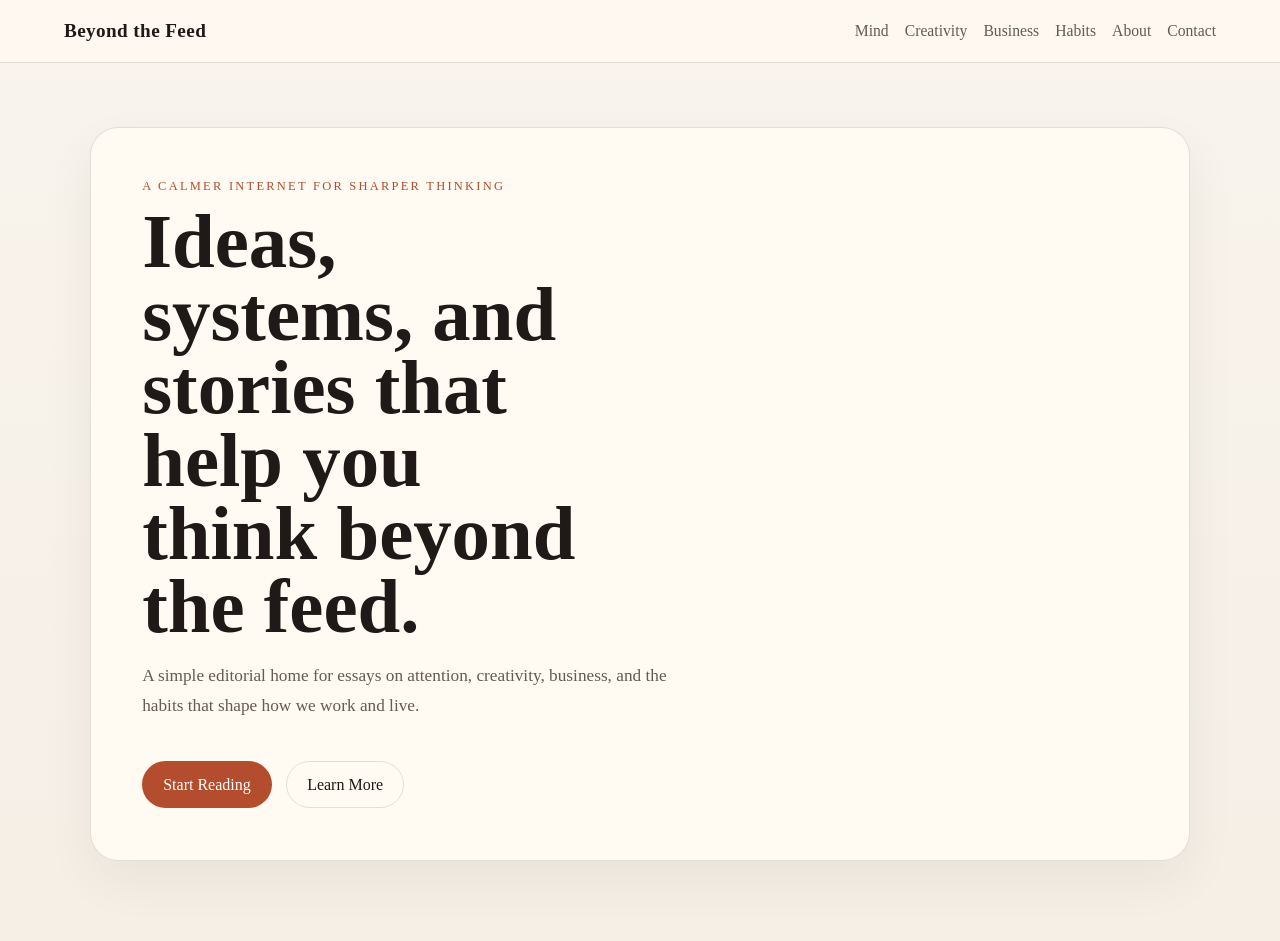
==== index.html @ 39787b1b "Initial Beyond the Feed site scaffold" ====
<!doctype html>
<html lang="en">
<head>
  <meta charset="utf-8">
  <meta name="viewport" content="width=device-width, initial-scale=1">
  <title>Beyond the Feed</title>
  <meta name="description" content="Beyond the Feed explores mind, creativity, business, and habits beyond the noise.">
  <link rel="stylesheet" href="css/style.css">
  <script defer src="js/script.js"></script>
</head>
<body>
  <header class="site-header">
    <a class="brand" href="index.html">Beyond the Feed</a>
    <button class="nav-toggle" type="button" aria-expanded="false" aria-controls="primary-nav">Menu</button>
    <nav id="primary-nav" class="site-nav">
      <a href="mind.html">Mind</a>
      <a href="creativity.html">Creativity</a>
      <a href="business.html">Business</a>
      <a href="habits.html">Habits</a>
      <a href="about.html">About</a>
      <a href="contact.html">Contact</a>
    </nav>
  </header>

  <main class="page-shell">
    <section class="hero">
      <p class="eyebrow">A calmer internet for sharper thinking</p>
      <h1>Ideas, systems, and stories that help you think beyond the feed.</h1>
      <p class="lede">A simple editorial home for essays on attention, creativity, business, and the habits that shape how we work and live.</p>
      <div class="hero-actions">
        <a class="button" href="mind.html">Start Reading</a>
        <a class="button button-secondary" href="about.html">Learn More</a>
      </div>
    </section>
  </main>
</body>
</html>
---- css/style.css ----
:root {
  color-scheme: light;
  --bg: #f5efe6;
  --surface: #fffaf2;
  --text: #1f1a17;
  --muted: #675a50;
  --accent: #b44d2d;
  --accent-strong: #7f351e;
  --border: rgba(31, 26, 23, 0.12);
}

* {
  box-sizing: border-box;
}

html {
  scroll-behavior: smooth;
}

body {
  margin: 0;
  font-family: Georgia, "Times New Roman", serif;
  color: var(--text);
  background: linear-gradient(180deg, #f8f3ec 0%, var(--bg) 100%);
  min-height: 100vh;
}

.site-header {
  display: flex;
  align-items: center;
  justify-content: space-between;
  gap: 1rem;
  padding: 1.25rem 5vw;
  border-bottom: 1px solid var(--border);
  background: rgba(255, 250, 242, 0.72);
  backdrop-filter: blur(10px);
  position: sticky;
  top: 0;
  z-index: 10;
}

.brand {
  color: var(--text);
  text-decoration: none;
  font-size: 1.2rem;
  font-weight: 700;
  letter-spacing: 0.02em;
}

.site-nav {
  display: flex;
  flex-wrap: wrap;
  gap: 1rem;
}

.site-nav a {
  color: var(--muted);
  text-decoration: none;
  font-size: 0.98rem;
}

.site-nav a:hover,
.site-nav a:focus-visible {
  color: var(--accent-strong);
}

.nav-toggle {
  display: none;
  border: 1px solid var(--border);
  border-radius: 999px;
  background: var(--surface);
  color: var(--text);
  padding: 0.6rem 1rem;
  font: inherit;
}

.page-shell {
  width: min(1100px, 100% - 2rem);
  margin: 0 auto;
  padding: 4rem 0 5rem;
}

.hero,
.content-card {
  background: var(--surface);
  border: 1px solid var(--border);
  border-radius: 28px;
  padding: clamp(1.5rem, 4vw, 4rem);
  box-shadow: 0 20px 50px rgba(31, 26, 23, 0.06);
}

.hero {
  min-height: 60vh;
  display: grid;
  align-content: center;
}

.eyebrow {
  margin: 0 0 0.75rem;
  text-transform: uppercase;
  letter-spacing: 0.18em;
  font-size: 0.78rem;
  color: var(--accent);
}

h1 {
  margin: 0;
  font-size: clamp(2.5rem, 6vw, 5.5rem);
  line-height: 0.95;
  max-width: 12ch;
}

.hero .lede,
.content-card p {
  max-width: 62ch;
  color: var(--muted);
  font-size: 1.08rem;
  line-height: 1.7;
}

.hero-actions {
  display: flex;
  flex-wrap: wrap;
  gap: 0.9rem;
  margin-top: 1.5rem;
}

.button {
  display: inline-flex;
  align-items: center;
  justify-content: center;
  border-radius: 999px;
  padding: 0.85rem 1.25rem;
  background: var(--accent);
  color: white;
  text-decoration: none;
  border: 1px solid transparent;
}

.button:hover,
.button:focus-visible {
  background: var(--accent-strong);
}

.button-secondary {
  background: transparent;
  color: var(--text);
  border-color: var(--border);
}

.button-secondary:hover,
.button-secondary:focus-visible {
  background: rgba(31, 26, 23, 0.04);
}

@media (max-width: 760px) {
  .site-header {
    flex-wrap: wrap;
  }

  .nav-toggle {
    display: inline-flex;
  }

  .site-nav {
    display: none;
    width: 100%;
    padding-top: 0.5rem;
  }

  .site-nav.is-open {
    display: flex;
    flex-direction: column;
  }

  h1 {
    max-width: none;
  }
}
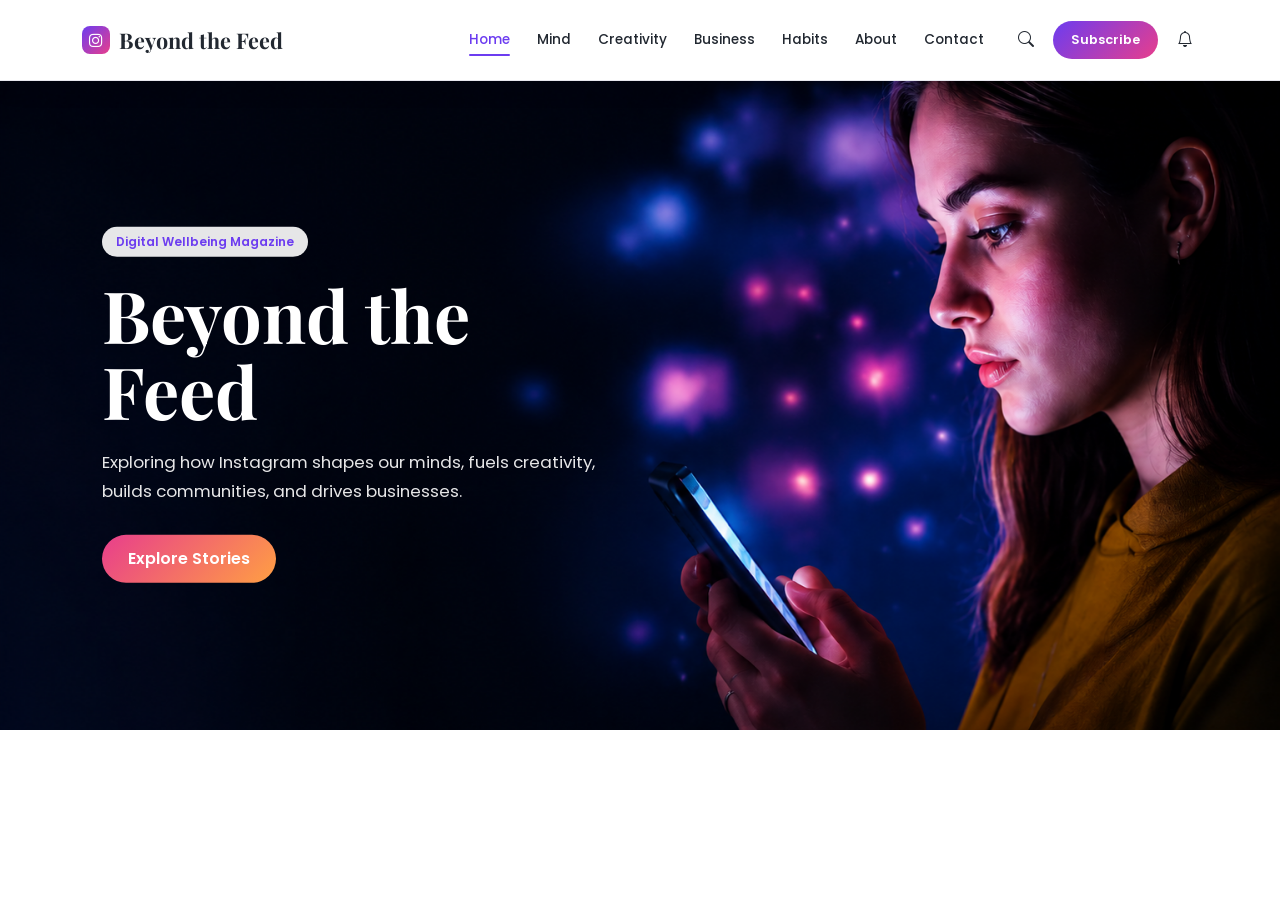
==== commit 28a5d6e9: "Update website content and assets" ====
--- a/index.html
+++ b/index.html
@@ -1,37 +1,134 @@
-<!doctype html>
+<!DOCTYPE html>
 <html lang="en">
 <head>
-  <meta charset="utf-8">
-  <meta name="viewport" content="width=device-width, initial-scale=1">
-  <title>Beyond the Feed</title>
-  <meta name="description" content="Beyond the Feed explores mind, creativity, business, and habits beyond the noise.">
-  <link rel="stylesheet" href="css/style.css">
-  <script defer src="js/script.js"></script>
+    <meta charset="UTF-8">
+    <meta name="viewport" content="width=device-width, initial-scale=1.0">
+    <title>Beyond the Feed | Home</title>
+
+    <!-- Fonts -->
+    <link rel="preconnect" href="https://fonts.googleapis.com">
+    <link rel="preconnect" href="https://fonts.gstatic.com" crossorigin>
+    <link href="https://fonts.googleapis.com/css2?family=Playfair+Display:wght@500;600;700;800&family=Poppins:wght@300;400;500;600;700&display=swap" rel="stylesheet">
+
+    <!-- Bootstrap CSS -->
+    <link rel="stylesheet" href="https://cdn.jsdelivr.net/npm/bootstrap@5.3.3/dist/css/bootstrap.min.css">
+    <link rel="stylesheet" href="https://cdn.jsdelivr.net/npm/bootstrap-icons@1.13.1/font/bootstrap-icons.min.css">
+
+    <!-- Custom CSS -->
+    <link rel="stylesheet" href="css/style.css">
 </head>
 <body>
-  <header class="site-header">
-    <a class="brand" href="index.html">Beyond the Feed</a>
-    <button class="nav-toggle" type="button" aria-expanded="false" aria-controls="primary-nav">Menu</button>
-    <nav id="primary-nav" class="site-nav">
-      <a href="mind.html">Mind</a>
-      <a href="creativity.html">Creativity</a>
-      <a href="business.html">Business</a>
-      <a href="habits.html">Habits</a>
-      <a href="about.html">About</a>
-      <a href="contact.html">Contact</a>
+    <header class="site-header">
+
+    <nav class="navbar navbar-expand-lg main-nav">
+
+        <div class="container">
+
+            <a class="navbar-brand brand" href="index.html">
+                <span class="brand-icon">
+                    <i class="bi bi-instagram"></i>
+                </span>
+                Beyond the Feed
+            </a>
+
+            <button 
+                class="navbar-toggler" 
+                type="button" 
+                data-bs-toggle="collapse" 
+                data-bs-target="#navbarContent"
+            >
+                <span class="navbar-toggler-icon"></span>
+            </button>
+
+            <div class="collapse navbar-collapse" id="navbarContent">
+
+                <ul class="navbar-nav ms-auto">
+
+                    <li class="nav-item">
+                        <a class="nav-link active" href="index.html">Home</a>
+                    </li>
+
+                    <li class="nav-item">
+                        <a class="nav-link" href="mind.html">Mind</a>
+                    </li>
+
+                    <li class="nav-item">
+                        <a class="nav-link" href="creativity.html">Creativity</a>
+                    </li>
+
+                    <li class="nav-item">
+                        <a class="nav-link" href="business.html">Business</a>
+                    </li>
+
+                    <li class="nav-item">
+                        <a class="nav-link" href="habits.html">Habits</a>
+                    </li>
+
+                    <li class="nav-item">
+                        <a class="nav-link" href="about.html">About</a>
+                    </li>
+
+                    <li class="nav-item">
+                        <a class="nav-link" href="contact.html">Contact</a>
+                    </li>
+
+                </ul>
+
+                <div class="nav-actions">
+
+                    <button class="icon-btn" aria-label="Search">
+                        <i class="bi bi-search"></i>
+                    </button>
+
+                    <a href="#" class="subscribe-btn">
+                        Subscribe
+                    </a>
+
+                    <button class="icon-btn" aria-label="Notifications">
+                        <i class="bi bi-bell"></i>
+                    </button>
+
+                </div>
+
+            </div>
+
+        </div>
+
     </nav>
-  </header>
 
-  <main class="page-shell">
-    <section class="hero">
-      <p class="eyebrow">A calmer internet for sharper thinking</p>
-      <h1>Ideas, systems, and stories that help you think beyond the feed.</h1>
-      <p class="lede">A simple editorial home for essays on attention, creativity, business, and the habits that shape how we work and live.</p>
-      <div class="hero-actions">
-        <a class="button" href="mind.html">Start Reading</a>
-        <a class="button button-secondary" href="about.html">Learn More</a>
-      </div>
-    </section>
-  </main>
+</header>
+
+  <section class="hero">
+
+    <img 
+        class="hero-image"
+        src="/assets/images/hero-visual.png"
+        alt="Person using a smartphone"
+    >
+
+    <div class="hero-content">
+
+        <span class="hero-badge">
+            Digital Wellbeing Magazine
+        </span>
+
+        <h1>Beyond the Feed</h1>
+
+        <p >
+            Exploring how Instagram shapes our minds, fuels creativity,
+            builds communities, and drives businesses.
+        </p>
+
+        <a href="mind.html" class="btn-hero">
+            Explore Stories
+        </a>
+
+    </div>
+
+</section>
+
+
+    <!-- Bootstrap JS bundle -->
+    <script src="https://cdn.jsdelivr.net/npm/bootstrap@5.3.3/dist/js/bootstrap.bundle.min.js"></script>
 </body>
 </html>
--- a/css/style.css
+++ b/css/style.css
@@ -1,179 +1,297 @@
-:root {
-  color-scheme: light;
-  --bg: #f5efe6;
-  --surface: #fffaf2;
-  --text: #1f1a17;
-  --muted: #675a50;
-  --accent: #b44d2d;
-  --accent-strong: #7f351e;
-  --border: rgba(31, 26, 23, 0.12);
-}
-
-* {
-  box-sizing: border-box;
-}
-
-html {
-  scroll-behavior: smooth;
-}
-
-body {
-  margin: 0;
-  font-family: Georgia, "Times New Roman", serif;
-  color: var(--text);
-  background: linear-gradient(180deg, #f8f3ec 0%, var(--bg) 100%);
-  min-height: 100vh;
-}
+:root{
+--primary:#6C3CF0;
+--secondary:#E83E8C;
+--accent:#FF9F43;
+--light:#F8F9FC;
+--white:#FFFFFF;
+--dark:#222831;
+--grey:#666B7A;
+--border:#E8E8EF;
+}
+
+*{
+margin:0;
+padding:0;
+box-sizing:border-box;
+}
+
+html{
+scroll-behavior:smooth;
+}
+
+body{
+  padding-top:80px; 
+}
+
+
+/* =========================
+   NAVBAR
+========================= */
+
+header{
+position:fixed;
+top:0;
+left:0;
+right:0;
+z-index:1000;
+background: rgba(255,255,255,0.85); backdrop-filter: blur(10px);
+box-shadow: 0 8px 24px rgba(0, 0, 0, 0.06);
+border-bottom: 1px solid var(--border);
+}
+
 
 .site-header {
-  display: flex;
-  align-items: center;
-  justify-content: space-between;
-  gap: 1rem;
-  padding: 1.25rem 5vw;
-  border-bottom: 1px solid var(--border);
-  background: rgba(255, 250, 242, 0.72);
-  backdrop-filter: blur(10px);
-  position: sticky;
-  top: 0;
-  z-index: 10;
+    position: fixed;
+    top: 0;
+    left: 0;
+    width: 100%;
+    z-index: 1000;
+
+    background: rgba(255, 255, 255, 0.92);
+    backdrop-filter: blur(12px);
+
+    border-bottom: 1px solid var(--border);
+}
+
+.main-nav {
+    height: 80px;
 }
 
 .brand {
-  color: var(--text);
-  text-decoration: none;
-  font-size: 1.2rem;
-  font-weight: 700;
-  letter-spacing: 0.02em;
-}
-
-.site-nav {
-  display: flex;
-  flex-wrap: wrap;
-  gap: 1rem;
-}
-
-.site-nav a {
-  color: var(--muted);
-  text-decoration: none;
-  font-size: 0.98rem;
-}
-
-.site-nav a:hover,
-.site-nav a:focus-visible {
-  color: var(--accent-strong);
-}
-
-.nav-toggle {
-  display: none;
-  border: 1px solid var(--border);
-  border-radius: 999px;
-  background: var(--surface);
-  color: var(--text);
-  padding: 0.6rem 1rem;
-  font: inherit;
-}
-
-.page-shell {
-  width: min(1100px, 100% - 2rem);
-  margin: 0 auto;
-  padding: 4rem 0 5rem;
-}
-
-.hero,
-.content-card {
-  background: var(--surface);
-  border: 1px solid var(--border);
-  border-radius: 28px;
-  padding: clamp(1.5rem, 4vw, 4rem);
-  box-shadow: 0 20px 50px rgba(31, 26, 23, 0.06);
-}
+    display: flex;
+    align-items: center;
+    gap: 9px;
+
+    font-family: 'Playfair Display', serif;
+    font-size: 1.35rem;
+    font-weight: 700;
+
+    color: var(--dark) !important;
+}
+
+.brand-icon {
+    display: flex;
+    align-items: center;
+    justify-content: center;
+
+    width: 28px;
+    height: 28px;
+
+    border-radius: 8px;
+
+    background: linear-gradient(
+        135deg,
+        var(--primary),
+        var(--secondary)
+    );
+
+    color: white;
+    font-size: 0.85rem;
+}
+
+/* Navigation links */
+
+.navbar-nav {
+    gap: 5px;
+}
+
+.nav-link {
+    position: relative;
+
+    padding: 8px 11px !important;
+
+    font-family: 'Poppins', sans-serif;
+    font-size: 0.85rem;
+    font-weight: 500;
+
+    color: var(--dark) !important;
+
+    transition: 0.3s ease;
+}
+
+.nav-link:hover {
+    color: var(--primary) !important;
+}
+
+/* Active link */
+
+.nav-link.active {
+    color: var(--primary) !important;
+}
+
+.nav-link.active::after {
+    content: "";
+
+    position: absolute;
+    left: 11px;
+    right: 11px;
+    bottom: 2px;
+
+    height: 2px;
+
+    background: var(--primary);
+    border-radius: 5px;
+}
+
+/* Right side */
+
+.nav-actions {
+    display: flex;
+    align-items: center;
+    gap: 14px;
+
+    margin-left: 18px;
+}
+
+/* Search + bell */
+
+.icon-btn {
+    border: none;
+    background: transparent;
+
+    padding: 5px;
+
+    color: var(--dark);
+
+    font-size: 1rem;
+
+    cursor: pointer;
+
+    transition: 0.3s ease;
+}
+
+.icon-btn:hover {
+    color: var(--primary);
+    transform: translateY(-1px);
+}
+
+/* Subscribe */
+
+.subscribe-btn {
+    padding: 9px 18px;
+
+    border-radius: 25px;
+
+    background: linear-gradient(
+        135deg,
+        var(--primary),
+        var(--secondary)
+    );
+
+    color: white !important;
+
+    font-family: 'Poppins', sans-serif;
+    font-size: 0.8rem;
+    font-weight: 600;
+
+    text-decoration: none;
+
+    transition: 0.3s ease;
+}
+
+.subscribe-btn:hover {
+    color: white !important;
+
+    transform: translateY(-2px);
+
+    box-shadow: 0 6px 18px rgba(108, 60, 240, 0.25);
+}
+
+/* =========================
+   HERO
+========================= */
 
 .hero {
-  min-height: 60vh;
-  display: grid;
-  align-content: center;
-}
-
-.eyebrow {
-  margin: 0 0 0.75rem;
-  text-transform: uppercase;
-  letter-spacing: 0.18em;
-  font-size: 0.78rem;
-  color: var(--accent);
-}
-
-h1 {
-  margin: 0;
-  font-size: clamp(2.5rem, 6vw, 5.5rem);
-  line-height: 0.95;
-  max-width: 12ch;
-}
-
-.hero .lede,
-.content-card p {
-  max-width: 62ch;
-  color: var(--muted);
-  font-size: 1.08rem;
-  line-height: 1.7;
-}
-
-.hero-actions {
-  display: flex;
-  flex-wrap: wrap;
-  gap: 0.9rem;
-  margin-top: 1.5rem;
-}
-
-.button {
-  display: inline-flex;
-  align-items: center;
-  justify-content: center;
-  border-radius: 999px;
-  padding: 0.85rem 1.25rem;
-  background: var(--accent);
-  color: white;
-  text-decoration: none;
-  border: 1px solid transparent;
-}
-
-.button:hover,
-.button:focus-visible {
-  background: var(--accent-strong);
-}
-
-.button-secondary {
-  background: transparent;
-  color: var(--text);
-  border-color: var(--border);
-}
-
-.button-secondary:hover,
-.button-secondary:focus-visible {
-  background: rgba(31, 26, 23, 0.04);
-}
-
-@media (max-width: 760px) {
-  .site-header {
-    flex-wrap: wrap;
-  }
-
-  .nav-toggle {
-    display: inline-flex;
-  }
-
-  .site-nav {
-    display: none;
+    position: relative;
     width: 100%;
-    padding-top: 0.5rem;
-  }
-
-  .site-nav.is-open {
-    display: flex;
-    flex-direction: column;
-  }
-
-  h1 {
-    max-width: none;
-  }
-}
+    height: 650px;
+    overflow: hidden;
+}
+
+.hero-image {
+    position: absolute;
+    inset: 0;
+
+    width: 100%;
+    height: 100%;
+
+    object-fit: cover;
+    display: block;
+}
+
+.hero-content {
+    position: absolute;
+
+    top: 50%;
+    left: 8%;
+
+    transform: translateY(-50%);
+
+    width: 500px;
+    z-index: 2;
+}
+
+.hero-badge {
+    display: inline-block;
+
+    padding: 6px 14px;
+    margin-bottom: 20px;
+
+    background: rgba(255, 255, 255, 0.9);
+    color: var(--primary);
+
+    border-radius: 20px;
+
+    font-family: 'Poppins', sans-serif;
+    font-size: 0.75rem;
+    font-weight: 600;
+}
+
+.hero-content h1 {
+    margin: 0 0 20px;
+
+    font-family: 'Playfair Display', serif;
+    font-size: 4.5rem;
+    font-weight: 700;
+    line-height: 1.05;
+
+    color: #ffffff;
+}
+
+.hero-content p {
+    margin: 0 0 30px;
+
+    font-family: 'Poppins', sans-serif;
+    font-size: 1.05rem;
+    line-height: 1.7;
+
+    color: rgba(255, 255, 255, 0.9);
+}
+
+.btn-hero {
+    display: inline-block;
+
+    padding: 12px 26px;
+
+    background: linear-gradient(
+        135deg,
+        var(--secondary),
+        var(--accent)
+    );
+
+    color: #ffffff !important;
+
+    border-radius: 30px;
+
+    font-family: 'Poppins', sans-serif;
+    font-weight: 600;
+
+    text-decoration: none;
+
+    transition: 0.3s ease;
+}
+
+.btn-hero:hover {
+    color: #ffffff !important;
+    transform: translateY(-3px);
+}
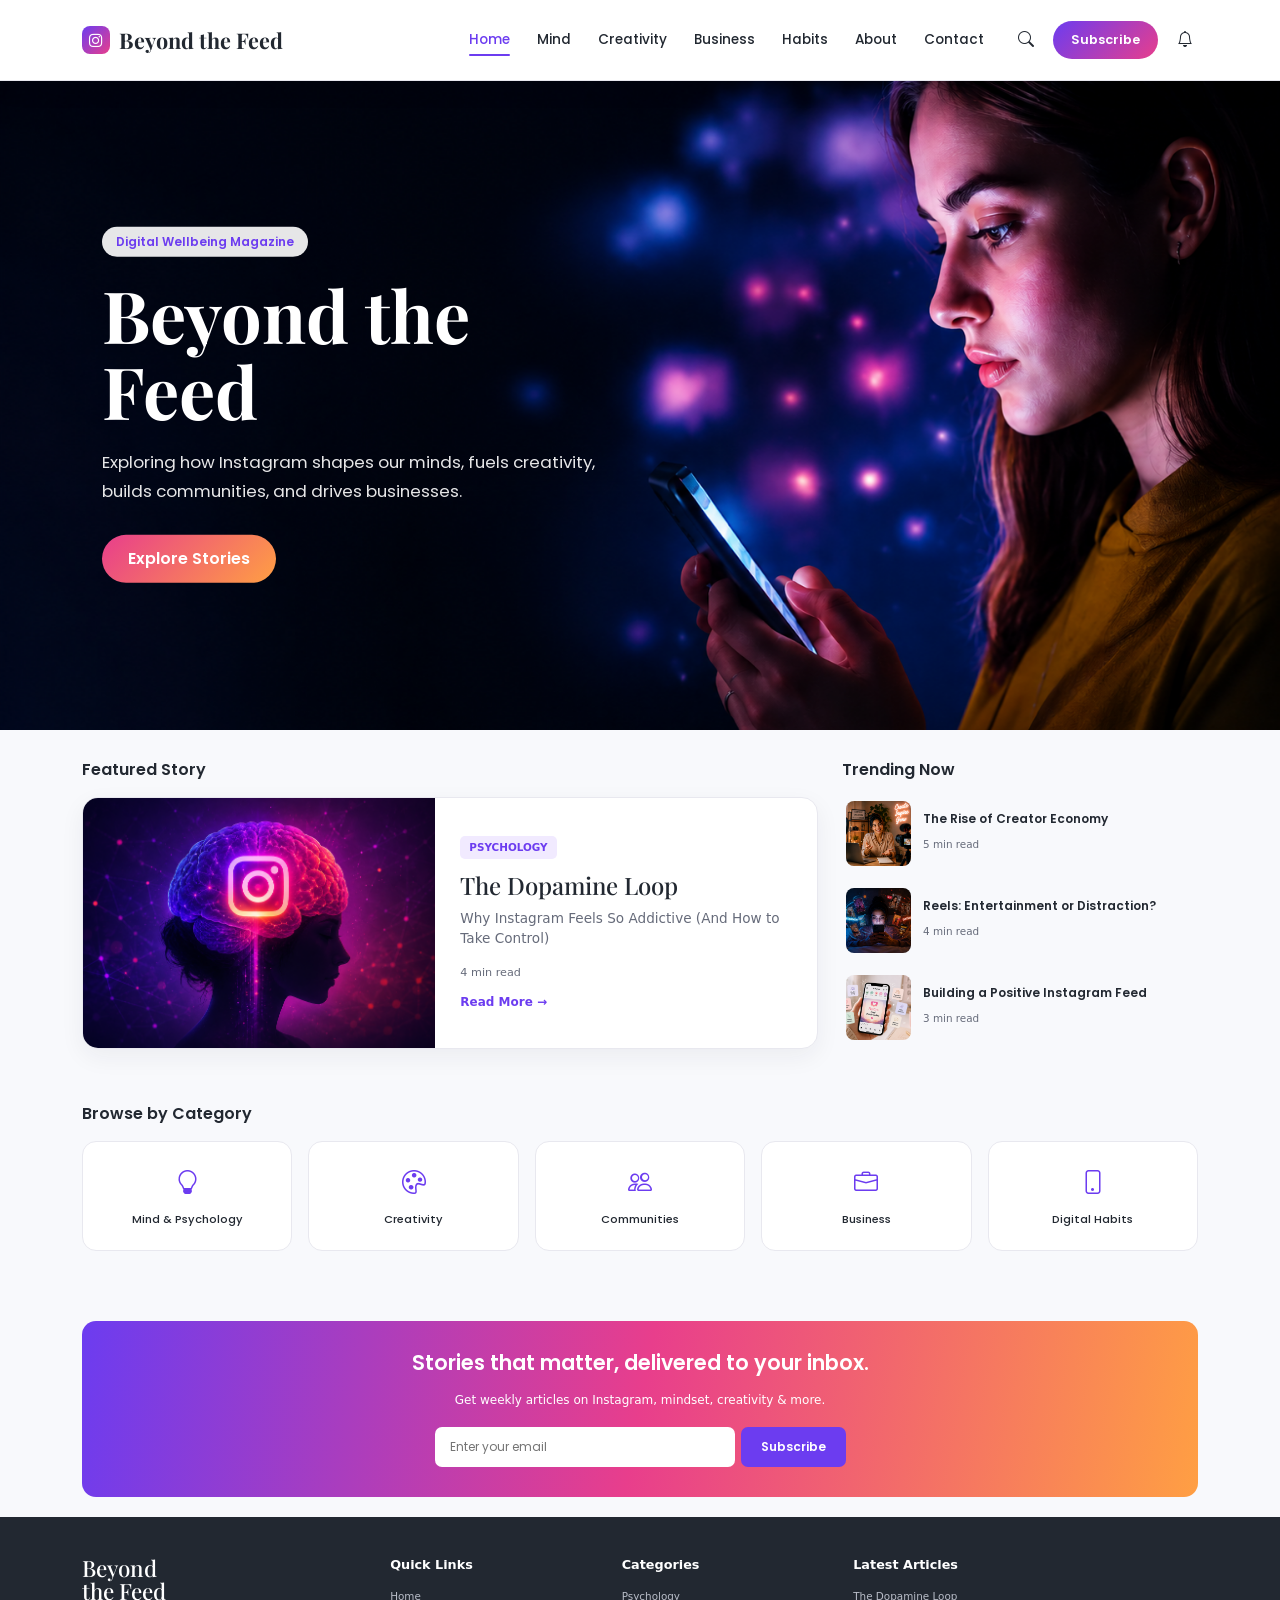
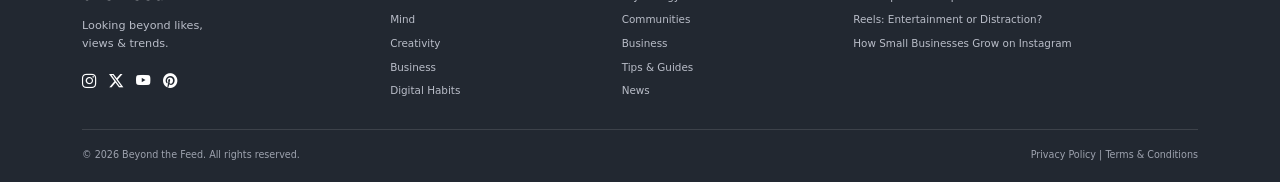
==== commit d5447f9b: "Save workspace changes" ====
--- a/index.html
+++ b/index.html
@@ -127,6 +127,291 @@
 
 </section>
 
+<section class="content-section">
+
+    <div class="container">
+
+        <!-- Featured + Trending -->
+        <div class="row g-4">
+
+            <!-- Featured Story -->
+            <div class="col-lg-8">
+
+                <h2 class="section-title">Featured Story</h2>
+
+                <div class="featured-card">
+
+                    <img 
+                        src="assets/images/dopamine-loop.png"
+                        alt="The Dopamine Loop"
+                        class="featured-image"
+                    >
+
+                    <div class="featured-content">
+
+                        <span class="category-tag">
+                            PSYCHOLOGY
+                        </span>
+
+                        <h3>The Dopamine Loop</h3>
+
+                        <p>
+                            Why Instagram Feels So Addictive
+                            (And How to Take Control)
+                        </p>
+
+                        <small>4 min read</small>
+
+                        <br>
+
+                        <a href="mind.html">
+                            Read More →
+                        </a>
+
+                    </div>
+
+                </div>
+
+            </div>
+
+
+            <!-- Trending -->
+            <div class="col-lg-4">
+
+                <h2 class="section-title">Trending Now</h2>
+
+                <div class="trending-list">
+
+                    <a href="#" class="trending-item">
+
+                        <img 
+                            src="assets/images/trending-1.jpg"
+                            alt=""
+                        >
+
+                        <div>
+                            <h4>The Rise of Creator Economy</h4>
+                            <small>5 min read</small>
+                        </div>
+
+                    </a>
+
+
+                    <a href="#" class="trending-item">
+
+                        <img 
+                            src="assets/images/trending-2.jpg"
+                            alt=""
+                        >
+
+                        <div>
+                            <h4>Reels: Entertainment or Distraction?</h4>
+                            <small>4 min read</small>
+                        </div>
+
+                    </a>
+
+
+                    <a href="#" class="trending-item">
+
+                        <img 
+                            src="assets/images/trending-3.png"
+                            alt=""
+                        >
+
+                        <div>
+                            <h4>Building a Positive Instagram Feed</h4>
+                            <small>3 min read</small>
+                        </div>
+
+                    </a>
+
+                </div>
+
+            </div>
+
+        </div>
+
+
+        <!-- Categories -->
+
+        <div class="categories-section">
+
+            <h2 class="section-title">
+                Browse by Category
+            </h2>
+
+            <div class="row g-3">
+
+                <div class="col-6 col-md">
+                    <a href="mind.html" class="category-card">
+                        <i class="bi bi-lightbulb"></i>
+                        <span>Mind & Psychology</span>
+                    </a>
+                </div>
+
+                <div class="col-6 col-md">
+                    <a href="creativity.html" class="category-card">
+                        <i class="bi bi-palette"></i>
+                        <span>Creativity</span>
+                    </a>
+                </div>
+
+                <div class="col-6 col-md">
+                    <a href="#" class="category-card">
+                        <i class="bi bi-people"></i>
+                        <span>Communities</span>
+                    </a>
+                </div>
+
+                <div class="col-6 col-md">
+                    <a href="business.html" class="category-card">
+                        <i class="bi bi-briefcase"></i>
+                        <span>Business</span>
+                    </a>
+                </div>
+
+                <div class="col-6 col-md">
+                    <a href="habits.html" class="category-card">
+                        <i class="bi bi-phone"></i>
+                        <span>Digital Habits</span>
+                    </a>
+                </div>
+
+            </div>
+
+        </div>
+
+    </div>
+
+</section>
+
+<!-- Newsletter -->
+<section class="newsletter-section">
+    <div class="container">
+
+        <div class="newsletter-box">
+
+            <h2>Stories that matter, delivered to your inbox.</h2>
+
+            <p>
+                Get weekly articles on Instagram, mindset, creativity & more.
+            </p>
+
+            <form class="newsletter-form">
+                <input 
+                    type="email" 
+                    placeholder="Enter your email"
+                >
+
+                <button type="submit">
+                    Subscribe
+                </button>
+            </form>
+
+        </div>
+
+    </div>
+</section>
+
+
+<!-- Footer -->
+<footer class="site-footer">
+
+    <div class="container">
+
+        <div class="footer-content">
+
+            <!-- Brand -->
+            <div class="footer-brand">
+
+                <h3>Beyond<br>the Feed</h3>
+
+                <p>
+                    Looking beyond likes,<br>
+                    views & trends.
+                </p>
+
+                <div class="social-icons">
+                    <a href="#"><i class="bi bi-instagram"></i></a>
+                    <a href="#"><i class="bi bi-twitter-x"></i></a>
+                    <a href="#"><i class="bi bi-youtube"></i></a>
+                    <a href="#"><i class="bi bi-pinterest"></i></a>
+                </div>
+
+            </div>
+
+
+            <!-- Quick Links -->
+            <div class="footer-column">
+
+                <h4>Quick Links</h4>
+
+                <a href="index.html">Home</a>
+                <a href="mind.html">Mind</a>
+                <a href="creativity.html">Creativity</a>
+                <a href="business.html">Business</a>
+                <a href="habits.html">Digital Habits</a>
+
+            </div>
+
+
+            <!-- Categories -->
+            <div class="footer-column">
+
+                <h4>Categories</h4>
+
+                <a href="mind.html">Psychology</a>
+                <a href="#">Communities</a>
+                <a href="business.html">Business</a>
+                <a href="#">Tips & Guides</a>
+                <a href="#">News</a>
+
+            </div>
+
+
+            <!-- Latest Articles -->
+            <div class="footer-column latest">
+
+                <h4>Latest Articles</h4>
+
+                <a href="mind.html">
+                    The Dopamine Loop
+                </a>
+
+                <a href="#">
+                    Reels: Entertainment or Distraction?
+                </a>
+
+                <a href="#">
+                    How Small Businesses Grow on Instagram
+                </a>
+
+            </div>
+
+        </div>
+
+
+        <!-- Bottom Footer -->
+
+        <div class="footer-bottom">
+
+            <span>
+                © 2026 Beyond the Feed. All rights reserved.
+            </span>
+
+            <div>
+                <a href="#">Privacy Policy</a>
+                <span>|</span>
+                <a href="#">Terms & Conditions</a>
+            </div>
+
+        </div>
+
+    </div>
+
+</footer>
+
 
     <!-- Bootstrap JS bundle -->
     <script src="https://cdn.jsdelivr.net/npm/bootstrap@5.3.3/dist/js/bootstrap.bundle.min.js"></script>
--- a/css/style.css
+++ b/css/style.css
@@ -294,4 +294,409 @@
 .btn-hero:hover {
     color: #ffffff !important;
     transform: translateY(-3px);
+}
+
+/* =========================
+   FEATURED + TRENDING
+========================= */
+
+.content-section {
+    padding: 30px 0;
+    background: var(--light);
+}
+
+.section-title {
+    font-family: 'Poppins', sans-serif;
+    font-size: 1rem;
+    font-weight: 600;
+    color: var(--dark);
+    margin-bottom: 18px;
+}
+
+
+/* Featured Card */
+
+.featured-card {
+    display: flex;
+    align-items: center;
+
+    background: var(--white);
+
+    border: 1px solid var(--border);
+    border-radius: 16px;
+
+    overflow: hidden;
+
+    box-shadow: 0 8px 25px rgba(34, 40, 49, 0.06);
+
+    transition: 0.3s ease;
+}
+
+.featured-card:hover {
+    transform: translateY(-3px);
+    box-shadow: 0 12px 30px rgba(34, 40, 49, 0.1);
+}
+
+.featured-image {
+    width: 48%;
+    height: 250px;
+
+    object-fit: cover;
+}
+
+.featured-content {
+    padding: 25px;
+}
+
+.category-tag {
+    display: inline-block;
+
+    padding: 4px 9px;
+
+    background: #f1eaff;
+    color: var(--primary);
+
+    border-radius: 5px;
+
+    font-size: 0.65rem;
+    font-weight: 600;
+}
+
+.featured-content h3 {
+    margin: 12px 0 8px;
+
+    font-family: 'Playfair Display', serif;
+    font-size: 1.5rem;
+    color: var(--dark);
+}
+
+.featured-content p {
+    color: var(--grey);
+    font-size: 0.85rem;
+    line-height: 1.5;
+    margin-bottom: 10px;
+}
+
+.featured-content small {
+    color: var(--grey);
+    font-size: 0.7rem;
+}
+
+.featured-content a {
+    display: inline-block;
+
+    margin-top: 10px;
+
+    color: var(--primary);
+
+    font-size: 0.75rem;
+    font-weight: 600;
+
+    text-decoration: none;
+}
+
+
+/* =========================
+   TRENDING
+========================= */
+
+.trending-list {
+    display: flex;
+    flex-direction: column;
+    gap: 14px;
+}
+
+.trending-item {
+    display: flex;
+    align-items: center;
+    gap: 12px;
+
+    text-decoration: none;
+
+    padding: 4px;
+
+    transition: 0.3s ease;
+}
+
+.trending-item:hover {
+    transform: translateX(4px);
+}
+
+.trending-item img {
+    width: 65px;
+    height: 65px;
+
+    object-fit: cover;
+
+    border-radius: 8px;
+}
+
+.trending-item h4 {
+    margin: 0 0 5px;
+
+    font-family: 'Poppins', sans-serif;
+    font-size: 0.75rem;
+    font-weight: 600;
+
+    color: var(--dark);
+}
+
+.trending-item small {
+    color: var(--grey);
+    font-size: 0.65rem;
+}
+
+
+/* =========================
+   CATEGORIES
+========================= */
+
+.categories-section {
+    margin-top: 55px;
+}
+
+.category-card {
+    height: 110px;
+
+    display: flex;
+    flex-direction: column;
+    align-items: center;
+    justify-content: center;
+
+    gap: 10px;
+
+    background: var(--white);
+
+    border: 1px solid var(--border);
+    border-radius: 14px;
+
+    text-decoration: none;
+
+    transition: 0.3s ease;
+}
+
+.category-card:hover {
+    transform: translateY(-5px);
+
+    border-color: var(--primary);
+
+    box-shadow: 0 8px 20px rgba(108, 60, 240, 0.1);
+}
+
+.category-card i {
+    font-size: 1.5rem;
+    color: var(--primary);
+}
+
+.category-card span {
+    font-family: 'Poppins', sans-serif;
+    font-size: 0.7rem;
+    font-weight: 500;
+
+    color: var(--dark);
+}
+
+/* =========================
+   NEWSLETTER
+========================= */
+
+.newsletter-section {
+    padding: 40px 0 20px;
+    background: var(--light);
+}
+
+.newsletter-box {
+    padding: 30px 40px;
+
+    text-align: center;
+
+    border-radius: 14px;
+
+    background: linear-gradient(
+        100deg,
+        var(--primary),
+        var(--secondary),
+        var(--accent)
+    );
+
+    color: var(--white);
+}
+
+.newsletter-box h2 {
+    font-family: 'Poppins', sans-serif;
+    font-size: 1.3rem;
+    font-weight: 600;
+
+    margin-bottom: 15px;
+}
+
+.newsletter-box p {
+    font-size: 0.75rem;
+
+    margin-bottom: 18px;
+}
+
+.newsletter-form {
+    display: flex;
+    justify-content: center;
+
+    gap: 6px;
+}
+
+.newsletter-form input {
+    width: 300px;
+
+    padding: 11px 15px;
+
+    border: none;
+    border-radius: 7px;
+
+    outline: none;
+
+    font-family: 'Poppins', sans-serif;
+    font-size: 0.75rem;
+}
+
+.newsletter-form button {
+    padding: 11px 20px;
+
+    border: none;
+    border-radius: 7px;
+
+    background: var(--primary);
+    color: var(--white);
+
+    font-family: 'Poppins', sans-serif;
+    font-size: 0.75rem;
+    font-weight: 600;
+
+    cursor: pointer;
+}
+
+.newsletter-form button:hover {
+    opacity: 0.9;
+}
+
+/* =========================
+   FOOTER
+========================= */
+
+.site-footer {
+    padding: 40px 0 20px;
+
+    background: var(--dark);
+    color: var(--white);
+}
+
+.footer-content {
+    display: grid;
+
+    grid-template-columns: 1.4fr 1fr 1fr 1.8fr;
+
+    gap: 40px;
+
+    padding-bottom: 30px;
+}
+
+
+/* Brand */
+
+.footer-brand h3 {
+    font-family: 'Playfair Display', serif;
+
+    font-size: 1.4rem;
+    line-height: 1;
+
+    margin-bottom: 15px;
+}
+
+.footer-brand p {
+    color: #b9bdc8;
+
+    font-size: 0.7rem;
+    line-height: 1.6;
+}
+
+.social-icons {
+    display: flex;
+    gap: 13px;
+
+    margin-top: 18px;
+}
+
+.social-icons a {
+    color: var(--white);
+
+    font-size: 0.9rem;
+
+    text-decoration: none;
+
+    transition: 0.3s ease;
+}
+
+.social-icons a:hover {
+    color: var(--secondary);
+}
+
+
+/* Footer Columns */
+
+.footer-column {
+    display: flex;
+    flex-direction: column;
+
+    gap: 8px;
+}
+
+.footer-column h4 {
+    margin-bottom: 8px;
+
+    font-size: 0.8rem;
+    font-weight: 600;
+}
+
+.footer-column a {
+    color: #b9bdc8;
+
+    text-decoration: none;
+
+    font-size: 0.65rem;
+
+    transition: 0.3s ease;
+}
+
+.footer-column a:hover {
+    color: var(--white);
+}
+
+.latest a {
+    max-width: 220px;
+}
+
+
+/* Bottom */
+
+.footer-bottom {
+    display: flex;
+
+    justify-content: space-between;
+    align-items: center;
+
+    padding-top: 18px;
+
+    border-top: 1px solid rgba(255,255,255,0.12);
+
+    color: #9da2ae;
+
+    font-size: 0.6rem;
+}
+
+.footer-bottom a {
+    color: #9da2ae;
+
+    text-decoration: none;
+}
+
+.footer-bottom a:hover {
+    color: var(--white);
 }
